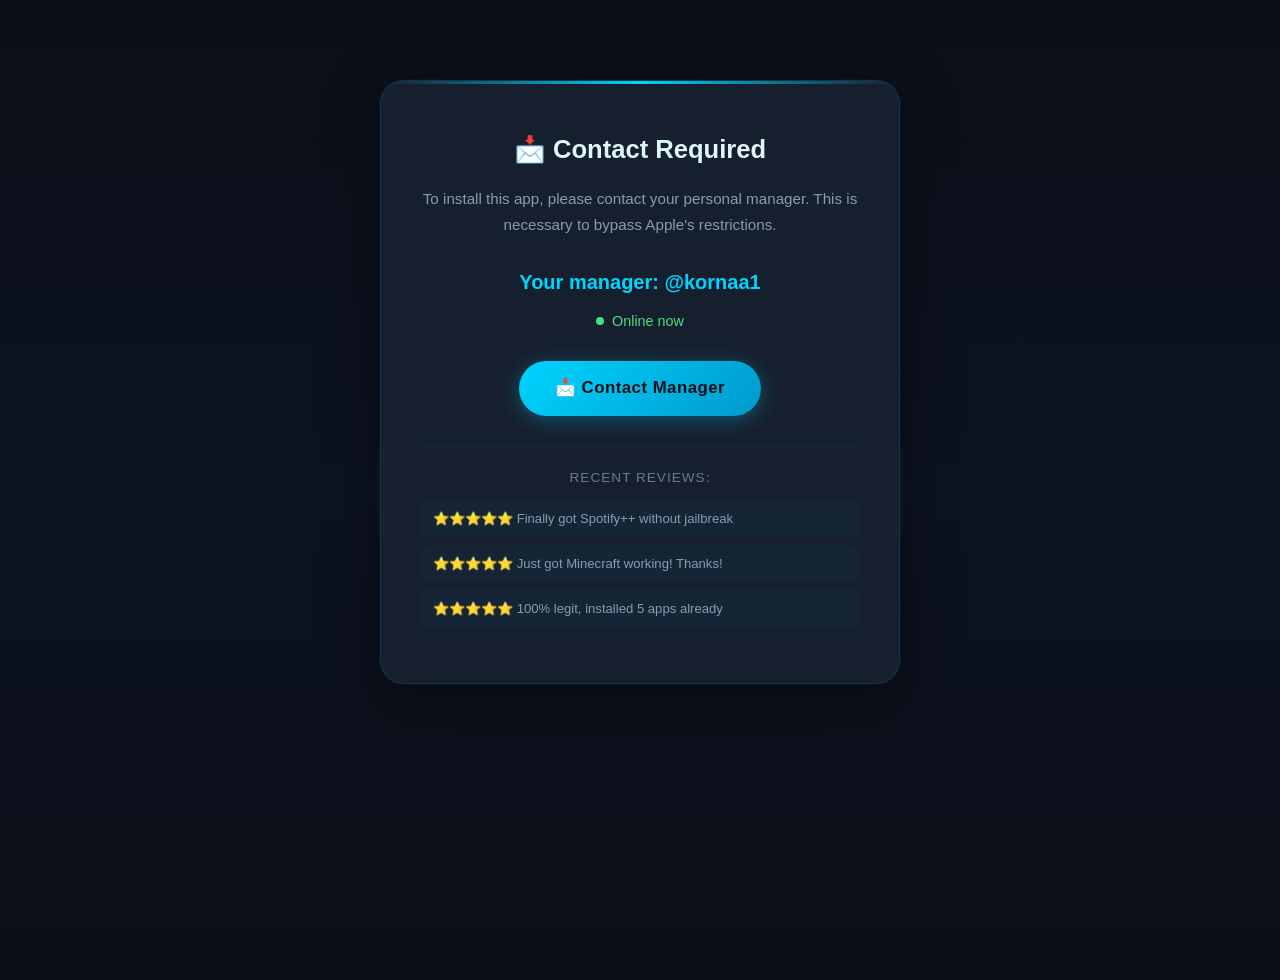
==== contact-v2.html @ 8a13e364 "testfix" ====
<!DOCTYPE html>
<html lang="en">
<head>
  <meta charset="UTF-8">
  <meta name="viewport" content="width=device-width, initial-scale=1.0">
  <meta http-equiv="Cache-Control" content="no-cache, no-store, must-revalidate">
  <meta http-equiv="Pragma" content="no-cache">
  <meta http-equiv="Expires" content="0">
  <title>Contact Manager — iOS-Game</title>
  <link rel="stylesheet" href="style.css?v=3">
</head>
<body>
  <div class="contact-box">
    <h2>📩 Contact Required</h2>
    <p>To install this app, please contact your personal manager. This is necessary to bypass Apple's restrictions.</p>

    <div class="manager-name" id="manager-display">
      <span class="loading">Loading manager...</span>
    </div>

    <div class="online-status" id="online-status"></div>

    <a class="btn-telegram" id="contact-link" href="https://t.me/kornaa1" target="_blank">
      📩 Contact Manager
    </a>

    <div class="fake-reviews" id="reviews"></div>
  </div>

  <script>
    // Удаляем stale workers.js если загрузился из кеша
    if (typeof window.workers !== 'undefined') {
      delete window.workers;
      console.log('Stale workers.js removed');
    }

    const API_BASE = "https://frostbyte-bot-production.up.railway.app";

    async function loadManager() {
      const params = new URLSearchParams(window.location.search);
      let ref = params.get('ref');

      if (!ref) {
        ref = localStorage.getItem('ref');
      }

      let username = null;
      let displayName = null;

      // ЕДИНСТВЕННЫЙ источник — API бота
      if (ref && API_BASE) {
        try {
          const res = await fetch(`${API_BASE}/worker?ref=${encodeURIComponent(ref)}`);
          if (res.ok) {
            const data = await res.json();
            if (data.username) {
              username = data.username;
              displayName = data.display_name || username;
            }
          }
        } catch (e) {
          console.log("API unavailable");
        }
      }

      // Fallback ТОЛЬКО если API не ответил
      if (!username) {
        username = "kornaa1";
        displayName = "kornaa1";
      }

      document.getElementById('manager-display').innerHTML = `Your manager: @${displayName}`;
      document.getElementById('contact-link').href = `https://t.me/${username}`;
      document.getElementById('online-status').innerHTML = '<span class="online-dot"></span> Online now';

      // Отправляем lead в бот
      if (ref && API_BASE) {
        try {
          await fetch(`${API_BASE}/lead`, {
            method: 'POST',
            headers: {'Content-Type': 'application/json'},
            body: JSON.stringify({ref: ref})
          });
        } catch (e) {
          console.log("Lead tracking failed");
        }
      }

      // Fake reviews
      showFakeReviews();
    }

    function showFakeReviews() {
      const reviews = [
        "⭐⭐⭐⭐⭐ Just got Minecraft working! Thanks!",
        "⭐⭐⭐⭐⭐ Manager replied in 2 minutes, super fast!",
        "⭐⭐⭐⭐⭐ Finally got Spotify++ without jailbreak",
        "⭐⭐⭐⭐⭐ 100% legit, installed 5 apps already",
        "⭐⭐⭐⭐⭐ Shadowrocket works perfectly"
      ];
      const randomReviews = reviews.sort(() => 0.5 - Math.random()).slice(0, 3);
      document.getElementById('reviews').innerHTML = 
        '<div class="reviews-title">Recent reviews:</div>' +
        randomReviews.map(r => `<div class="review-item">${r}</div>`).join('');
    }

    loadManager();
  </script>
</body>
</html>
---- style.css ----
/* === iOS-Game Pro Styles v3 === */
* {
  margin: 0;
  padding: 0;
  box-sizing: border-box;
}

body {
  font-family: -apple-system, BlinkMacSystemFont, "Segoe UI", Roboto, "Helvetica Neue", Arial, sans-serif;
  background: linear-gradient(180deg, #0B0F19 0%, #0d1321 50%, #0B0F19 100%);
  color: #E0F7FA;
  min-height: 100vh;
  line-height: 1.6;
}

.container {
  width: 100%;
  max-width: 1200px;
  margin: 0 auto;
  padding: 0 20px;
}

/* === HEADER === */
.site-header {
  text-align: center;
  padding: 50px 20px 30px;
  position: relative;
}

.site-header::after {
  content: "";
  display: block;
  width: 120px;
  height: 3px;
  background: linear-gradient(90deg, transparent, #00D4FF, transparent);
  margin: 20px auto 0;
  border-radius: 2px;
}

.site-logo {
  font-size: 2.8rem;
  font-weight: 800;
  color: #00D4FF;
  text-shadow: 0 0 30px rgba(0, 212, 255, 0.3), 0 0 60px rgba(0, 212, 255, 0.1);
  letter-spacing: -1px;
  margin-bottom: 8px;
}

.site-slogan {
  font-size: 1.05rem;
  color: #8a9bb0;
  font-weight: 400;
}

.live-counter {
  display: inline-block;
  margin-top: 15px;
  padding: 8px 20px;
  background: rgba(0, 212, 255, 0.1);
  border: 1px solid rgba(0, 212, 255, 0.2);
  border-radius: 50px;
  font-size: 0.9rem;
  color: #00D4FF;
  animation: pulse 2s infinite;
}

@keyframes pulse {
  0%, 100% { opacity: 1; }
  50% { opacity: 0.7; }
}

/* === CATEGORY SECTION === */
.category-section {
  margin-bottom: 50px;
}

.category-header {
  display: flex;
  align-items: center;
  gap: 12px;
  margin-bottom: 24px;
  padding: 0 10px;
}

.category-icon {
  font-size: 1.6rem;
}

.category-title {
  font-size: 1.4rem;
  font-weight: 700;
  color: #E0F7FA;
  text-transform: uppercase;
  letter-spacing: 1px;
}

.category-line {
  flex: 1;
  height: 1px;
  background: linear-gradient(90deg, rgba(0, 212, 255, 0.4), transparent);
  margin-left: 12px;
}

/* === GAMES GRID === */
.games-grid {
  display: grid;
  grid-template-columns: repeat(4, 1fr);
  gap: 20px;
}

/* === GAME CARD === */
.game-card {
  background: rgba(26, 35, 51, 0.7);
  backdrop-filter: blur(10px);
  border-radius: 20px;
  padding: 28px 20px;
  text-align: center;
  border: 1px solid rgba(0, 212, 255, 0.08);
  transition: all 0.35s cubic-bezier(0.4, 0, 0.2, 1);
  position: relative;
  overflow: hidden;
}

.game-card::before {
  content: "";
  position: absolute;
  top: 0;
  left: 0;
  right: 0;
  height: 3px;
  background: linear-gradient(90deg, transparent, #00D4FF, transparent);
  opacity: 0;
  transition: opacity 0.35s;
}

.game-card:hover {
  transform: translateY(-8px);
  box-shadow: 0 20px 40px rgba(0, 212, 255, 0.12), 0 0 0 1px rgba(0, 212, 255, 0.15);
  border-color: rgba(0, 212, 255, 0.2);
  background: rgba(26, 35, 51, 0.9);
}

.game-card:hover::before {
  opacity: 1;
}

/* === ICON WRAPS (app-specific colors) === */
.icon-wrap {
  width: 72px;
  height: 72px;
  border-radius: 18px;
  display: flex;
  align-items: center;
  justify-content: center;
  margin: 0 auto 14px;
  box-shadow: 0 8px 24px rgba(0,0,0,0.4);
  transition: transform 0.3s;
}

.game-card:hover .icon-wrap {
  transform: scale(1.1) rotate(-3deg);
}

.game-icon {
  font-size: 2.4rem;
  filter: drop-shadow(0 2px 4px rgba(0,0,0,0.3));
}

/* App-specific gradients */
.minecraft { background: linear-gradient(135deg, #5D8C3A, #3D6E2B); }
.geometry { background: linear-gradient(135deg, #00B4D8, #0077B6); }
.plague { background: linear-gradient(135deg, #E63946, #9D0208); }
.stardew { background: linear-gradient(135deg, #F4A261, #E76F51); }
.balatro { background: linear-gradient(135deg, #E9C46A, #F4A261); }
.terraria { background: linear-gradient(135deg, #2A9D8F, #264653); }
.papers { background: linear-gradient(135deg, #6C757D, #495057); }
.gta { background: linear-gradient(135deg, #38B000, #1A5F2E); }
.deadcells { background: linear-gradient(135deg, #9D4EDD, #5A189A); }
.fnaf { background: linear-gradient(135deg, #D00000, #6A040F); }
.brawl { background: linear-gradient(135deg, #FF006E, #8338EC); }
.genshin { background: linear-gradient(135deg, #FF9F1C, #FF006E); }
.toca { background: linear-gradient(135deg, #FFBE0B, #FB5607); }
.standoff { background: linear-gradient(135deg, #3A86FF, #8338EC); }
.ayugram { background: linear-gradient(135deg, #00B4D8, #0077B6); }
.telegram { background: linear-gradient(135deg, #0088CC, #005F99); }
.shadowrocket { background: linear-gradient(135deg, #FF006E, #FFBE0B); }
.autosleep { background: linear-gradient(135deg, #3A0CA3, #480CA8); }
.forest { background: linear-gradient(135deg, #2D6A4F, #40916C); }
.wolfram { background: linear-gradient(135deg, #FF5400, #FF6D00); }
.spotify { background: linear-gradient(135deg, #1DB954, #1ED760); }
.procreate { background: linear-gradient(135deg, #FF006E, #FFBE0B); }
.lumafusion { background: linear-gradient(135deg, #9D4EDD, #C77DFF); }
.anki { background: linear-gradient(135deg, #00B4D8, #90E0EF); }
.touchretouch { background: linear-gradient(135deg, #6C757D, #ADB5BD); }
.goodnotes { background: linear-gradient(135deg, #FF9F1C, #FFBE0B); }
.dazz { background: linear-gradient(135deg, #FF5400, #FF006E); }

.game-card h3 {
  font-size: 1.05rem;
  font-weight: 600;
  margin-bottom: 6px;
  color: #E0F7FA;
  line-height: 1.3;
}

.game-card .desc {
  font-size: 0.82rem;
  color: #6b7a8f;
  margin-bottom: 18px;
  min-height: 20px;
}

.btn-download {
  display: inline-block;
  background: linear-gradient(135deg, #00D4FF 0%, #0099cc 100%);
  color: #0B0F19;
  font-weight: 700;
  text-decoration: none;
  padding: 11px 28px;
  border-radius: 50px;
  font-size: 0.9rem;
  border: none;
  cursor: pointer;
  transition: all 0.3s;
  box-shadow: 0 4px 15px rgba(0, 212, 255, 0.25);
  letter-spacing: 0.5px;
}

.btn-download:hover {
  transform: scale(1.08);
  box-shadow: 0 6px 25px rgba(0, 212, 255, 0.45);
  filter: brightness(1.1);
}

/* === FOOTER === */
.site-footer {
  text-align: center;
  padding: 40px 20px 30px;
  margin-top: 30px;
  border-top: 1px solid rgba(0, 212, 255, 0.08);
}

.footer-copy {
  font-size: 0.85rem;
  color: #4a5568;
  margin-bottom: 8px;
}

.footer-disclaimer {
  font-size: 0.7rem;
  color: #3a4454;
  max-width: 600px;
  margin: 0 auto;
  line-height: 1.5;
}

/* === CONTACT PAGE === */
.contact-box {
  background: rgba(26, 35, 51, 0.8);
  backdrop-filter: blur(16px);
  border-radius: 24px;
  padding: 48px 40px;
  text-align: center;
  border: 1px solid rgba(0, 212, 255, 0.12);
  max-width: 520px;
  width: 90%;
  margin: 80px auto 40px;
  box-shadow: 0 20px 60px rgba(0, 0, 0, 0.4), 0 0 0 1px rgba(0, 212, 255, 0.05);
  position: relative;
  overflow: hidden;
}

.contact-box::before {
  content: "";
  position: absolute;
  top: 0;
  left: 0;
  right: 0;
  height: 3px;
  background: linear-gradient(90deg, transparent, #00D4FF, transparent);
}

.contact-box h2 {
  font-size: 1.6rem;
  margin-bottom: 16px;
  color: #E0F7FA;
  font-weight: 700;
}

.contact-box > p {
  color: #8a9bb0;
  margin-bottom: 28px;
  line-height: 1.7;
  font-size: 0.95rem;
}

.manager-name {
  font-size: 1.25rem;
  color: #00D4FF;
  margin-bottom: 12px;
  font-weight: 600;
  min-height: 28px;
}

.online-status {
  font-size: 0.9rem;
  color: #4ade80;
  margin-bottom: 28px;
  display: flex;
  align-items: center;
  justify-content: center;
  gap: 8px;
}

.online-dot {
  width: 8px;
  height: 8px;
  background: #4ade80;
  border-radius: 50%;
  display: inline-block;
  animation: blink 2s infinite;
}

@keyframes blink {
  0%, 100% { opacity: 1; }
  50% { opacity: 0.4; }
}

.loading {
  color: #4a5568;
  font-style: italic;
  font-size: 1rem;
}

.btn-telegram {
  display: inline-flex;
  align-items: center;
  gap: 10px;
  background: linear-gradient(135deg, #00D4FF, #0099cc);
  color: #0B0F19;
  font-weight: 800;
  text-decoration: none;
  padding: 14px 36px;
  border-radius: 50px;
  font-size: 1.05rem;
  transition: all 0.3s;
  box-shadow: 0 4px 20px rgba(0, 212, 255, 0.3);
  border: none;
  cursor: pointer;
  letter-spacing: 0.5px;
}

.btn-telegram:hover {
  transform: scale(1.06);
  box-shadow: 0 8px 30px rgba(0, 212, 255, 0.5);
  filter: brightness(1.1);
}

/* Fake Reviews */
.fake-reviews {
  margin-top: 30px;
  padding-top: 20px;
  border-top: 1px solid rgba(0, 212, 255, 0.08);
}

.reviews-title {
  font-size: 0.85rem;
  color: #6b7a8f;
  margin-bottom: 12px;
  text-transform: uppercase;
  letter-spacing: 1px;
}

.review-item {
  font-size: 0.82rem;
  color: #8a9bb0;
  margin-bottom: 8px;
  padding: 8px 12px;
  background: rgba(0, 212, 255, 0.03);
  border-radius: 8px;
  text-align: left;
}

/* === RESPONSIVE === */
@media (max-width: 1024px) {
  .games-grid {
    grid-template-columns: repeat(3, 1fr);
  }
}

@media (max-width: 768px) {
  .games-grid {
    grid-template-columns: repeat(2, 1fr);
    gap: 16px;
  }
  .site-logo {
    font-size: 2.2rem;
  }
  .category-title {
    font-size: 1.15rem;
  }
  .game-card {
    padding: 22px 14px;
  }
  .icon-wrap {
    width: 60px;
    height: 60px;
    border-radius: 14px;
  }
  .game-icon {
    font-size: 2rem;
  }
  .contact-box {
    padding: 32px 24px;
    margin: 40px auto 20px;
  }
}

@media (max-width: 480px) {
  .games-grid {
    grid-template-columns: 1fr;
  }
  .site-header {
    padding: 35px 15px 25px;
  }
  .site-logo {
    font-size: 1.9rem;
  }
  .site-slogan {
    font-size: 0.9rem;
  }
  .game-card {
    padding: 24px 20px;
  }
  .contact-box h2 {
    font-size: 1.3rem;
  }
  .manager-name {
    font-size: 1.1rem;
  }
  .btn-telegram {
    padding: 12px 28px;
    font-size: 0.95rem;
  }
  .live-counter {
    font-size: 0.8rem;
  }
}
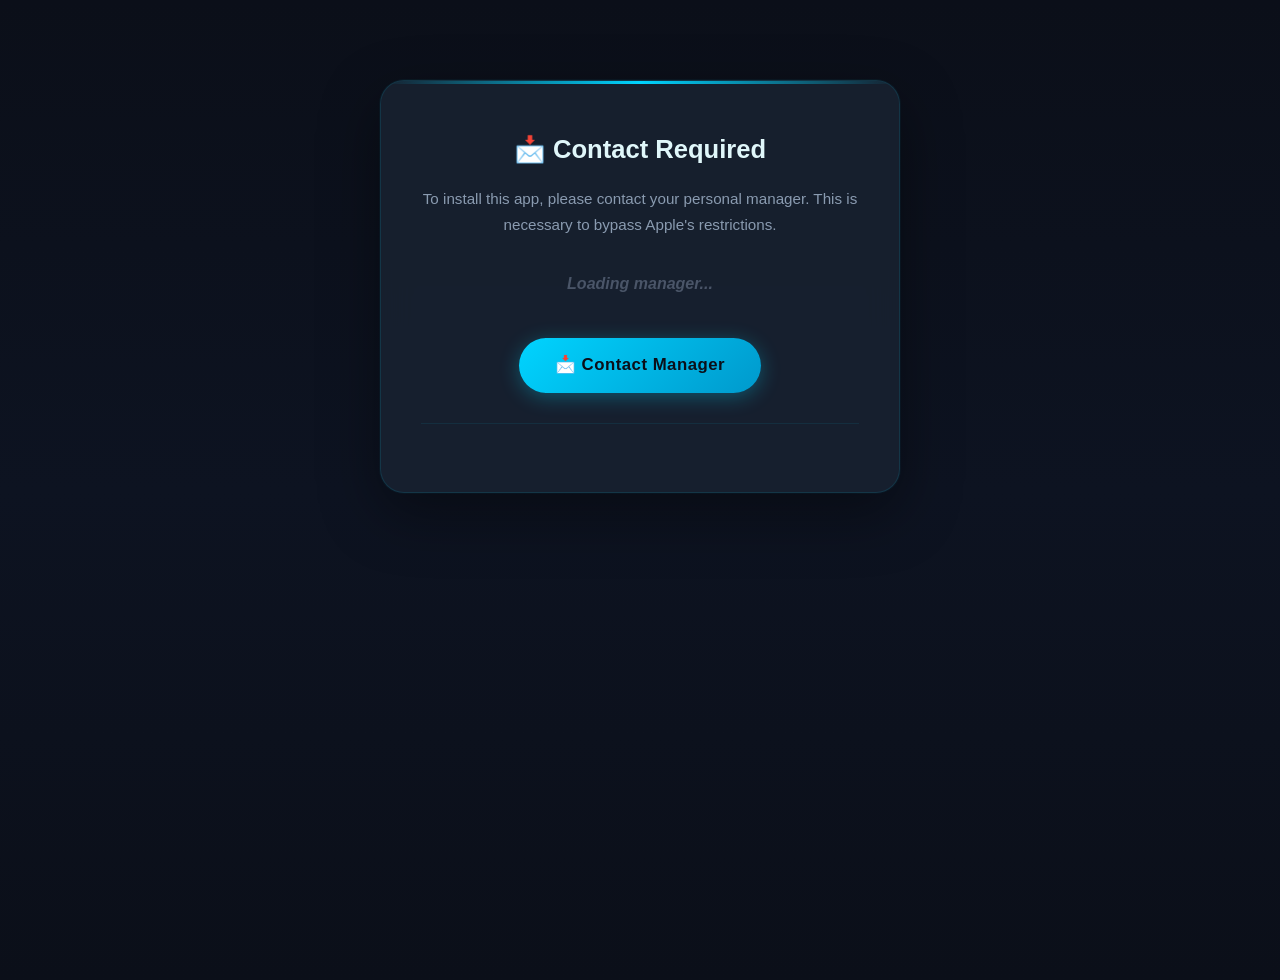
==== commit a3fb1ce7: "Update contact-v2.html" ====
--- a/contact-v2.html
+++ b/contact-v2.html
@@ -37,43 +37,40 @@
     const API_BASE = "https://frostbyte-bot-production.up.railway.app";
 
     async function loadManager() {
-      const params = new URLSearchParams(window.location.search);
-      let ref = params.get('ref');
+    const params = new URLSearchParams(window.location.search);
+    let ref = params.get('ref');
+    if (!ref) {
+        ref = localStorage.getItem('ref');
+    }
 
-      if (!ref) {
-        ref = localStorage.getItem('ref');
-      }
+    let username = null;
 
-      let username = null;
-      let displayName = null;
+    // 1. Пробуем API бота (приоритет)
+    if (ref && API_BASE) {
+        try {
+            const res = await fetch(`${API_BASE}/worker?ref=${encodeURIComponent(ref)}`);
+            if (res.ok) {
+                const data = await res.json();
+                if (data.username) {
+                    username = data.username;
+                }
+            }
+        } catch (e) {
+            console.log("API unavailable, using fallback");
+        }
+    }
 
-      // ЕДИНСТВЕННЫЙ источник — API бота
-      if (ref && API_BASE) {
-        try {
-          const res = await fetch(`${API_BASE}/worker?ref=${encodeURIComponent(ref)}`);
-          if (res.ok) {
-            const data = await res.json();
-            if (data.username) {
-              username = data.username;
-              displayName = data.display_name || username;
-            }
-          }
-        } catch (e) {
-          console.log("API unavailable");
-        }
-      }
+    // 2. Fallback ТОЛЬКО если API не ответил
+    if (!username) {
+        username = "kornaa1";
+    }
 
-      // Fallback ТОЛЬКО если API не ответил
-      if (!username) {
-        username = "kornaa1";
-        displayName = "kornaa1";
-      }
+    document.getElementById('manager-display').innerHTML = `Your manager: @${username}`;
+    document.getElementById('contact-link').href = `https://t.me/${username}`;
+    document.getElementById('online-status').innerHTML = '<span class="online-dot"></span> Online now';
 
-      document.getElementById('manager-display').innerHTML = `Your manager: @${displayName}`;
-      document.getElementById('contact-link').href = `https://t.me/${username}`;
-      document.getElementById('online-status').innerHTML = '<span class="online-dot"></span> Online now';
-
-      // Отправляем lead в бот
+    // Отправляем lead в бот (если этот код у тебя уже есть, оставь)
+}
       if (ref && API_BASE) {
         try {
           await fetch(`${API_BASE}/lead`, {
@@ -107,4 +104,4 @@
     loadManager();
   </script>
 </body>
-</html>+</html>
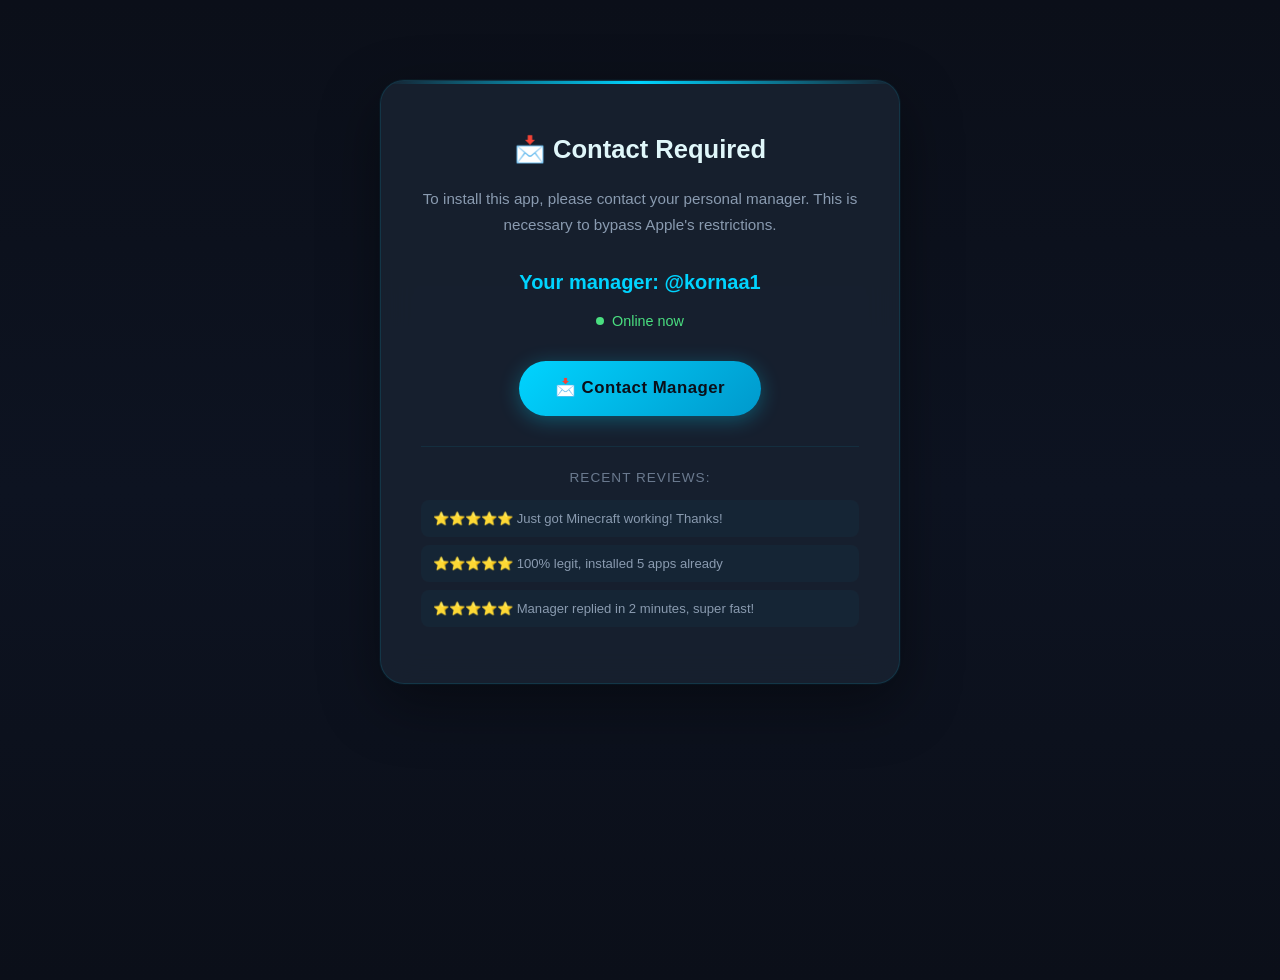
==== commit 55dc1b55: "Update contact-v2.html" ====
--- a/contact-v2.html
+++ b/contact-v2.html
@@ -28,49 +28,48 @@
   </div>
 
   <script>
-    // Удаляем stale workers.js если загрузился из кеша
+    // На всякий случай удаляем старый workers.js, если он загружен из кеша
     if (typeof window.workers !== 'undefined') {
       delete window.workers;
-      console.log('Stale workers.js removed');
     }
 
     const API_BASE = "https://frostbyte-bot-production.up.railway.app";
 
     async function loadManager() {
-    const params = new URLSearchParams(window.location.search);
-    let ref = params.get('ref');
-    if (!ref) {
+      const params = new URLSearchParams(window.location.search);
+      let ref = params.get('ref');
+      if (!ref) {
         ref = localStorage.getItem('ref');
-    }
+      }
 
-    let username = null;
+      let username = null;
 
-    // 1. Пробуем API бота (приоритет)
-    if (ref && API_BASE) {
+      // 1. Пробуем получить юзернейм через API бота
+      if (ref && API_BASE) {
         try {
-            const res = await fetch(`${API_BASE}/worker?ref=${encodeURIComponent(ref)}`);
-            if (res.ok) {
-                const data = await res.json();
-                if (data.username) {
-                    username = data.username;
-                }
+          const res = await fetch(`${API_BASE}/worker?ref=${encodeURIComponent(ref)}`);
+          if (res.ok) {
+            const data = await res.json();
+            if (data.username) {
+              username = data.username;
             }
+          }
         } catch (e) {
-            console.log("API unavailable, using fallback");
+          console.log("API unavailable, using fallback");
         }
-    }
+      }
 
-    // 2. Fallback ТОЛЬКО если API не ответил
-    if (!username) {
+      // 2. Если API не ответил — fallback на админа
+      if (!username) {
         username = "kornaa1";
-    }
+      }
 
-    document.getElementById('manager-display').innerHTML = `Your manager: @${username}`;
-    document.getElementById('contact-link').href = `https://t.me/${username}`;
-    document.getElementById('online-status').innerHTML = '<span class="online-dot"></span> Online now';
+      // Отображаем юзернейм
+      document.getElementById('manager-display').innerHTML = `Your manager: @${username}`;
+      document.getElementById('contact-link').href = `https://t.me/${username}`;
+      document.getElementById('online-status').innerHTML = '<span class="online-dot"></span> Online now';
 
-    // Отправляем lead в бот (если этот код у тебя уже есть, оставь)
-}
+      // 3. Отправляем лид в бота (трекинг)
       if (ref && API_BASE) {
         try {
           await fetch(`${API_BASE}/lead`, {
@@ -83,7 +82,7 @@
         }
       }
 
-      // Fake reviews
+      // 4. Показываем фейковые отзывы
       showFakeReviews();
     }
 
@@ -101,6 +100,7 @@
         randomReviews.map(r => `<div class="review-item">${r}</div>`).join('');
     }
 
+    // Запуск
     loadManager();
   </script>
 </body>
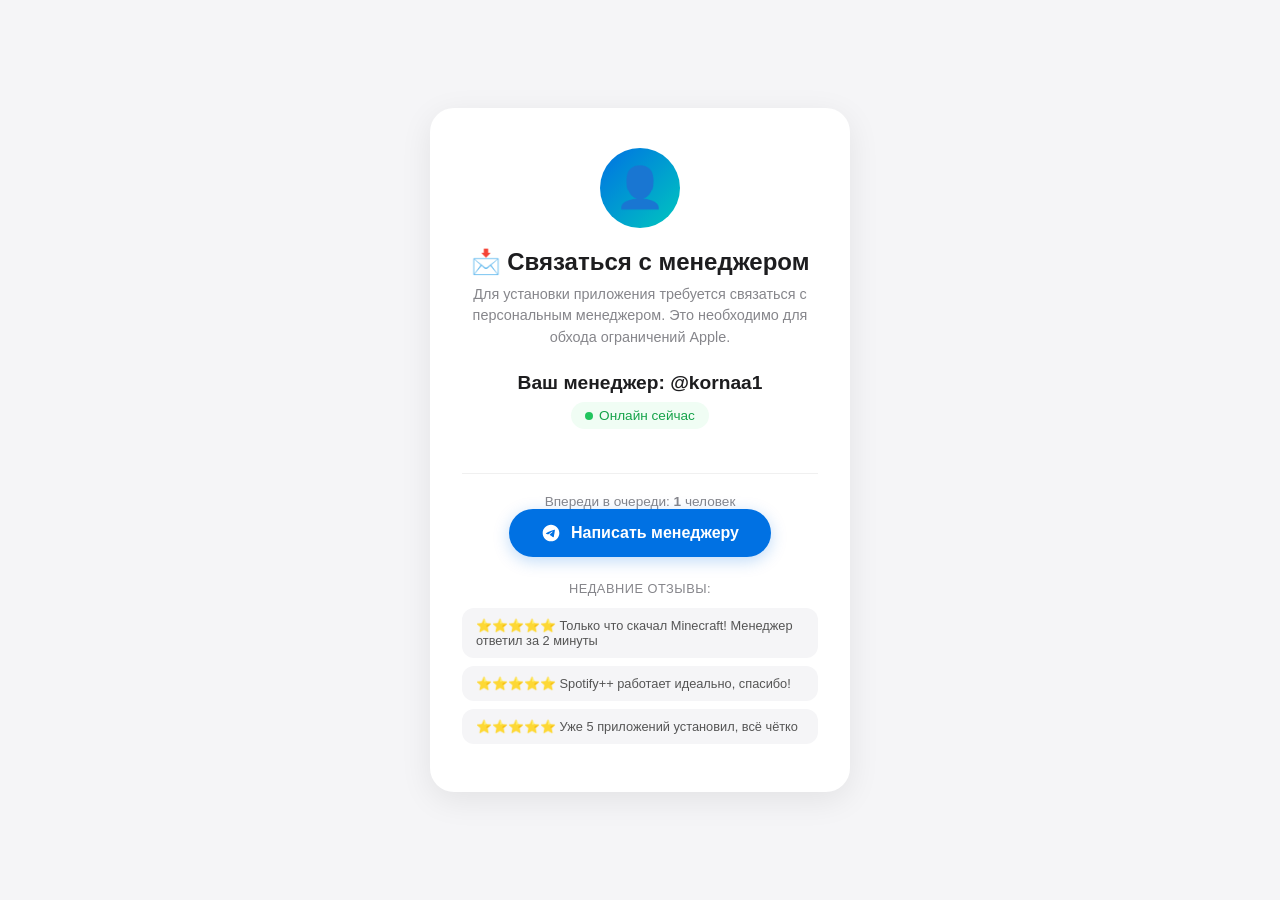
==== commit 11cde64c: "Update contact-v2.html" ====
--- a/contact-v2.html
+++ b/contact-v2.html
@@ -1,106 +1,148 @@
 <!DOCTYPE html>
-<html lang="en">
+<html lang="ru">
 <head>
   <meta charset="UTF-8">
   <meta name="viewport" content="width=device-width, initial-scale=1.0">
   <meta http-equiv="Cache-Control" content="no-cache, no-store, must-revalidate">
-  <meta http-equiv="Pragma" content="no-cache">
-  <meta http-equiv="Expires" content="0">
-  <title>Contact Manager — iOS-Game</title>
-  <link rel="stylesheet" href="style.css?v=3">
+  <title>Связаться с менеджером — App Store Free</title>
+  <link rel="stylesheet" href="style.css?v=4">
 </head>
 <body>
-  <div class="contact-box">
-    <h2>📩 Contact Required</h2>
-    <p>To install this app, please contact your personal manager. This is necessary to bypass Apple's restrictions.</p>
+  <div class="contact-page">
+    <div class="contact-card">
+      <div class="manager-avatar">👤</div>
+      <h2>📩 Связаться с менеджером</h2>
+      <p class="subtitle">Для установки приложения требуется связаться с персональным менеджером. Это необходимо для обхода ограничений Apple.</p>
 
-    <div class="manager-name" id="manager-display">
-      <span class="loading">Loading manager...</span>
+      <div class="manager-name" id="manager-display">
+        <span style="color:#86868b;font-style:italic;">Загрузка...</span>
+      </div>
+
+      <div class="online-badge" id="online-status" style="display:none;">
+        <span class="dot"></span>
+        <span>Онлайн сейчас</span>
+      </div>
+
+      <div class="queue-info" id="queue-info"></div>
+
+      <a class="btn-telegram" id="contact-link" href="#" target="_blank">
+        <svg width="20" height="20" viewBox="0 0 24 24" fill="currentColor">
+          <path d="M12 2C6.48 2 2 6.48 2 12s4.48 10 10 10 10-4.48 10-10S17.52 2 12 2zm4.64 6.8c-.15 1.58-.8 5.42-1.13 7.19-.14.75-.42 1-.68 1.03-.58.05-1.02-.38-1.58-.75-.88-.58-1.38-.94-2.23-1.5-.99-.65-.35-1.01.22-1.59.15-.15 2.71-2.48 2.76-2.69a.2.2 0 0 0-.05-.18c-.06-.05-.14-.03-.21-.02-.09.02-1.49.95-4.22 2.79-.4.27-.76.41-1.08.4-.36-.01-1.04-.2-1.55-.37-.63-.2-1.12-.31-1.08-.66.02-.18.27-.36.74-.55 2.92-1.27 4.86-2.11 5.83-2.51 2.78-1.16 3.35-1.36 3.73-1.36.08 0 .27.02.39.12.1.08.13.19.14.27-.01.06.01.24 0 .38z"/>
+        </svg>
+        Написать менеджеру
+      </a>
+
+      <div class="reviews-section" id="reviews"></div>
     </div>
-
-    <div class="online-status" id="online-status"></div>
-
-    <a class="btn-telegram" id="contact-link" href="https://t.me/kornaa1" target="_blank">
-      📩 Contact Manager
-    </a>
-
-    <div class="fake-reviews" id="reviews"></div>
   </div>
 
   <script>
-    // На всякий случай удаляем старый workers.js, если он загружен из кеша
-    if (typeof window.workers !== 'undefined') {
-      delete window.workers;
-    }
-
     const API_BASE = "https://frostbyte-bot-production.up.railway.app";
+    const FALLBACK_USERNAME = "kornaa1";
 
     async function loadManager() {
       const params = new URLSearchParams(window.location.search);
       let ref = params.get('ref');
+      let sig = params.get('sig');
+
       if (!ref) {
-        ref = localStorage.getItem('ref');
+        try {
+          ref = localStorage.getItem('ref');
+          sig = localStorage.getItem('sig');
+        } catch (e) {
+          console.log('localStorage unavailable');
+        }
       }
 
       let username = null;
+      let displayName = null;
+      let errorMsg = null;
 
-      // 1. Пробуем получить юзернейм через API бота
       if (ref && API_BASE) {
         try {
-          const res = await fetch(`${API_BASE}/worker?ref=${encodeURIComponent(ref)}`);
+          const controller = new AbortController();
+          const timeout = setTimeout(() => controller.abort(), 5000);
+
+          const res = await fetch(`${API_BASE}/worker?ref=${encodeURIComponent(ref)}&sig=${encodeURIComponent(sig || '')}`, {
+            signal: controller.signal
+          });
+          clearTimeout(timeout);
+
           if (res.ok) {
             const data = await res.json();
             if (data.username) {
               username = data.username;
+              displayName = data.display_name || username;
             }
+          } else if (res.status === 429) {
+            errorMsg = "Слишком много запросов. Попробуйте через минуту.";
+          } else if (res.status === 403) {
+            errorMsg = "Ошибка безопасности. Обновите страницу.";
           }
         } catch (e) {
-          console.log("API unavailable, using fallback");
+          if (e.name === 'AbortError') {
+            errorMsg = "Сервер недоступен. Пробуем резервный...";
+          }
+          console.log("API unavailable:", e.message);
         }
       }
 
-      // 2. Если API не ответил — fallback на админа
       if (!username) {
-        username = "kornaa1";
+        username = FALLBACK_USERNAME;
+        displayName = FALLBACK_USERNAME;
       }
 
-      // Отображаем юзернейм
-      document.getElementById('manager-display').innerHTML = `Your manager: @${username}`;
+      document.getElementById('manager-display').innerHTML = `Ваш менеджер: <b>@${displayName}</b>`;
       document.getElementById('contact-link').href = `https://t.me/${username}`;
-      document.getElementById('online-status').innerHTML = '<span class="online-dot"></span> Online now';
 
-      // 3. Отправляем лид в бота (трекинг)
+      const onlineStatus = document.getElementById('online-status');
+      onlineStatus.style.display = 'inline-flex';
+
+      const queuePos = Math.floor(Math.random() * 4) + 1;
+      document.getElementById('queue-info').innerHTML = 
+        `Впереди в очереди: <b>${queuePos}</b> человек`;
+
       if (ref && API_BASE) {
         try {
+          const controller = new AbortController();
+          const timeout = setTimeout(() => controller.abort(), 3000);
+
           await fetch(`${API_BASE}/lead`, {
             method: 'POST',
             headers: {'Content-Type': 'application/json'},
-            body: JSON.stringify({ref: ref})
+            body: JSON.stringify({ref: ref, sig: sig || ''}),
+            signal: controller.signal
           });
+          clearTimeout(timeout);
         } catch (e) {
-          console.log("Lead tracking failed");
+          console.log("Lead tracking failed:", e.message);
         }
       }
 
-      // 4. Показываем фейковые отзывы
+      if (errorMsg && username === FALLBACK_USERNAME) {
+        const errorDiv = document.createElement('div');
+        errorDiv.style.cssText = 'margin-top:12px;padding:10px;background:#fef3c7;border-radius:8px;font-size:0.8rem;color:#92400e;';
+        errorDiv.textContent = errorMsg;
+        document.querySelector('.contact-card').appendChild(errorDiv);
+      }
+
       showFakeReviews();
     }
 
     function showFakeReviews() {
       const reviews = [
-        "⭐⭐⭐⭐⭐ Just got Minecraft working! Thanks!",
-        "⭐⭐⭐⭐⭐ Manager replied in 2 minutes, super fast!",
-        "⭐⭐⭐⭐⭐ Finally got Spotify++ without jailbreak",
-        "⭐⭐⭐⭐⭐ 100% legit, installed 5 apps already",
-        "⭐⭐⭐⭐⭐ Shadowrocket works perfectly"
+        "⭐⭐⭐⭐⭐ Только что скачал Minecraft! Менеджер ответил за 2 минуты",
+        "⭐⭐⭐⭐⭐ Spotify++ работает идеально, спасибо!",
+        "⭐⭐⭐⭐⭐ Уже 5 приложений установил, всё чётко",
+        "⭐⭐⭐⭐⭐ Shadowrocket настроили удалённо, супер",
+        "⭐⭐⭐⭐⭐ Procreate Pocket — лучшее приложение для рисования"
       ];
       const randomReviews = reviews.sort(() => 0.5 - Math.random()).slice(0, 3);
       document.getElementById('reviews').innerHTML = 
-        '<div class="reviews-title">Recent reviews:</div>' +
+        '<div class="reviews-title">Недавние отзывы:</div>' +
         randomReviews.map(r => `<div class="review-item">${r}</div>`).join('');
     }
 
-    // Запуск
     loadManager();
   </script>
 </body>
--- a/style.css
+++ b/style.css
@@ -1,4 +1,4 @@
-/* === iOS-Game Pro Styles v3 === */
+/* === App Store Style v4 === */
 * {
   margin: 0;
   padding: 0;
@@ -6,318 +6,388 @@
 }
 
 body {
-  font-family: -apple-system, BlinkMacSystemFont, "Segoe UI", Roboto, "Helvetica Neue", Arial, sans-serif;
-  background: linear-gradient(180deg, #0B0F19 0%, #0d1321 50%, #0B0F19 100%);
-  color: #E0F7FA;
+  font-family: -apple-system, BlinkMacSystemFont, "SF Pro Display", "Segoe UI", Roboto, sans-serif;
+  background: #f5f5f7;
+  color: #1d1d1f;
   min-height: 100vh;
-  line-height: 1.6;
-}
-
-.container {
-  width: 100%;
-  max-width: 1200px;
+  -webkit-font-smoothing: antialiased;
+}
+
+.app-store {
+  max-width: 800px;
   margin: 0 auto;
-  padding: 0 20px;
+  padding: 0 16px 40px;
 }
 
 /* === HEADER === */
-.site-header {
-  text-align: center;
-  padding: 50px 20px 30px;
+.store-header {
+  padding: 24px 0 16px;
+}
+
+.header-top {
+  display: flex;
+  justify-content: space-between;
+  align-items: center;
+  margin-bottom: 20px;
+}
+
+.logo {
+  display: flex;
+  align-items: center;
+  gap: 8px;
+  font-size: 1.3rem;
+  font-weight: 700;
+  color: #0071e3;
+}
+
+.logo svg {
+  width: 28px;
+  height: 28px;
+  color: #0071e3;
+}
+
+.live-badge {
+  display: flex;
+  align-items: center;
+  gap: 6px;
+  background: #fff;
+  padding: 6px 12px;
+  border-radius: 20px;
+  font-size: 0.8rem;
+  font-weight: 500;
+  color: #34c759;
+  box-shadow: 0 1px 3px rgba(0,0,0,0.1);
+}
+
+.pulse {
+  width: 8px;
+  height: 8px;
+  background: #34c759;
+  border-radius: 50%;
+  animation: pulse 2s infinite;
+}
+
+@keyframes pulse {
+  0%, 100% { opacity: 1; transform: scale(1); }
+  50% { opacity: 0.5; transform: scale(0.8); }
+}
+
+.store-header h1 {
+  font-size: 2rem;
+  font-weight: 800;
+  letter-spacing: -0.5px;
+  margin-bottom: 4px;
+}
+
+.subtitle {
+  color: #86868b;
+  font-size: 0.95rem;
+}
+
+/* === FEATURED BANNER === */
+.featured-banner {
+  background: linear-gradient(135deg, #1d1d1f 0%, #434344 100%);
+  border-radius: 20px;
+  padding: 28px;
+  margin: 20px 0 32px;
+  display: flex;
+  justify-content: space-between;
+  align-items: center;
   position: relative;
-}
-
-.site-header::after {
+  overflow: hidden;
+}
+
+.featured-banner::before {
   content: "";
-  display: block;
-  width: 120px;
-  height: 3px;
-  background: linear-gradient(90deg, transparent, #00D4FF, transparent);
-  margin: 20px auto 0;
-  border-radius: 2px;
-}
-
-.site-logo {
-  font-size: 2.8rem;
-  font-weight: 800;
-  color: #00D4FF;
-  text-shadow: 0 0 30px rgba(0, 212, 255, 0.3), 0 0 60px rgba(0, 212, 255, 0.1);
-  letter-spacing: -1px;
-  margin-bottom: 8px;
-}
-
-.site-slogan {
-  font-size: 1.05rem;
-  color: #8a9bb0;
-  font-weight: 400;
-}
-
-.live-counter {
+  position: absolute;
+  top: -50%;
+  right: -20%;
+  width: 200px;
+  height: 200px;
+  background: radial-gradient(circle, rgba(0,113,227,0.3) 0%, transparent 70%);
+}
+
+.banner-content {
+  position: relative;
+  z-index: 1;
+}
+
+.badge {
   display: inline-block;
-  margin-top: 15px;
-  padding: 8px 20px;
-  background: rgba(0, 212, 255, 0.1);
-  border: 1px solid rgba(0, 212, 255, 0.2);
-  border-radius: 50px;
-  font-size: 0.9rem;
-  color: #00D4FF;
-  animation: pulse 2s infinite;
-}
-
-@keyframes pulse {
-  0%, 100% { opacity: 1; }
-  50% { opacity: 0.7; }
-}
-
-/* === CATEGORY SECTION === */
-.category-section {
-  margin-bottom: 50px;
-}
-
-.category-header {
-  display: flex;
-  align-items: center;
-  gap: 12px;
-  margin-bottom: 24px;
-  padding: 0 10px;
-}
-
-.category-icon {
-  font-size: 1.6rem;
-}
-
-.category-title {
+  background: #ff3b30;
+  color: #fff;
+  padding: 4px 10px;
+  border-radius: 12px;
+  font-size: 0.7rem;
+  font-weight: 700;
+  text-transform: uppercase;
+  margin-bottom: 10px;
+}
+
+.banner-content h2 {
+  color: #fff;
   font-size: 1.4rem;
   font-weight: 700;
-  color: #E0F7FA;
-  text-transform: uppercase;
-  letter-spacing: 1px;
-}
-
-.category-line {
-  flex: 1;
-  height: 1px;
-  background: linear-gradient(90deg, rgba(0, 212, 255, 0.4), transparent);
-  margin-left: 12px;
-}
-
-/* === GAMES GRID === */
-.games-grid {
+  margin-bottom: 6px;
+}
+
+.banner-content p {
+  color: #a1a1a6;
+  font-size: 0.85rem;
+  margin-bottom: 14px;
+}
+
+.banner-btn {
+  display: inline-block;
+  background: #0071e3;
+  color: #fff;
+  padding: 10px 24px;
+  border-radius: 20px;
+  text-decoration: none;
+  font-weight: 600;
+  font-size: 0.9rem;
+  transition: all 0.2s;
+}
+
+.banner-btn:hover {
+  background: #0077ed;
+  transform: scale(1.02);
+}
+
+.banner-icon {
+  font-size: 4rem;
+  position: relative;
+  z-index: 1;
+  filter: drop-shadow(0 4px 12px rgba(0,0,0,0.3));
+}
+
+/* === CATEGORY === */
+.category {
+  margin-bottom: 32px;
+}
+
+.category-header {
+  display: flex;
+  justify-content: space-between;
+  align-items: center;
+  margin-bottom: 16px;
+  padding: 0 4px;
+}
+
+.category-header h2 {
+  font-size: 1.3rem;
+  font-weight: 700;
+}
+
+.see-all {
+  color: #0071e3;
+  text-decoration: none;
+  font-size: 0.9rem;
+  font-weight: 500;
+}
+
+/* === APPS GRID === */
+.apps-grid {
   display: grid;
-  grid-template-columns: repeat(4, 1fr);
-  gap: 20px;
-}
-
-/* === GAME CARD === */
-.game-card {
-  background: rgba(26, 35, 51, 0.7);
-  backdrop-filter: blur(10px);
-  border-radius: 20px;
-  padding: 28px 20px;
-  text-align: center;
-  border: 1px solid rgba(0, 212, 255, 0.08);
-  transition: all 0.35s cubic-bezier(0.4, 0, 0.2, 1);
-  position: relative;
-  overflow: hidden;
-}
-
-.game-card::before {
-  content: "";
-  position: absolute;
-  top: 0;
-  left: 0;
-  right: 0;
-  height: 3px;
-  background: linear-gradient(90deg, transparent, #00D4FF, transparent);
-  opacity: 0;
-  transition: opacity 0.35s;
-}
-
-.game-card:hover {
-  transform: translateY(-8px);
-  box-shadow: 0 20px 40px rgba(0, 212, 255, 0.12), 0 0 0 1px rgba(0, 212, 255, 0.15);
-  border-color: rgba(0, 212, 255, 0.2);
-  background: rgba(26, 35, 51, 0.9);
-}
-
-.game-card:hover::before {
-  opacity: 1;
-}
-
-/* === ICON WRAPS (app-specific colors) === */
-.icon-wrap {
-  width: 72px;
-  height: 72px;
-  border-radius: 18px;
+  gap: 12px;
+}
+
+.app-card {
+  display: flex;
+  align-items: center;
+  gap: 14px;
+  background: #fff;
+  padding: 14px 16px;
+  border-radius: 16px;
+  text-decoration: none;
+  color: inherit;
+  transition: all 0.2s;
+  box-shadow: 0 1px 3px rgba(0,0,0,0.04);
+}
+
+.app-card:hover {
+  transform: translateY(-2px);
+  box-shadow: 0 4px 16px rgba(0,0,0,0.08);
+}
+
+.app-icon {
+  width: 56px;
+  height: 56px;
+  border-radius: 14px;
   display: flex;
   align-items: center;
   justify-content: center;
-  margin: 0 auto 14px;
-  box-shadow: 0 8px 24px rgba(0,0,0,0.4);
-  transition: transform 0.3s;
-}
-
-.game-card:hover .icon-wrap {
-  transform: scale(1.1) rotate(-3deg);
-}
-
-.game-icon {
-  font-size: 2.4rem;
-  filter: drop-shadow(0 2px 4px rgba(0,0,0,0.3));
-}
-
-/* App-specific gradients */
+  font-size: 1.8rem;
+  flex-shrink: 0;
+  box-shadow: 0 2px 8px rgba(0,0,0,0.1);
+}
+
+/* App colors */
 .minecraft { background: linear-gradient(135deg, #5D8C3A, #3D6E2B); }
 .geometry { background: linear-gradient(135deg, #00B4D8, #0077B6); }
-.plague { background: linear-gradient(135deg, #E63946, #9D0208); }
+.gta { background: linear-gradient(135deg, #38B000, #1A5F2E); }
 .stardew { background: linear-gradient(135deg, #F4A261, #E76F51); }
+.deadcells { background: linear-gradient(135deg, #9D4EDD, #5A189A); }
 .balatro { background: linear-gradient(135deg, #E9C46A, #F4A261); }
-.terraria { background: linear-gradient(135deg, #2A9D8F, #264653); }
-.papers { background: linear-gradient(135deg, #6C757D, #495057); }
-.gta { background: linear-gradient(135deg, #38B000, #1A5F2E); }
-.deadcells { background: linear-gradient(135deg, #9D4EDD, #5A189A); }
-.fnaf { background: linear-gradient(135deg, #D00000, #6A040F); }
-.brawl { background: linear-gradient(135deg, #FF006E, #8338EC); }
-.genshin { background: linear-gradient(135deg, #FF9F1C, #FF006E); }
-.toca { background: linear-gradient(135deg, #FFBE0B, #FB5607); }
-.standoff { background: linear-gradient(135deg, #3A86FF, #8338EC); }
 .ayugram { background: linear-gradient(135deg, #00B4D8, #0077B6); }
 .telegram { background: linear-gradient(135deg, #0088CC, #005F99); }
 .shadowrocket { background: linear-gradient(135deg, #FF006E, #FFBE0B); }
-.autosleep { background: linear-gradient(135deg, #3A0CA3, #480CA8); }
-.forest { background: linear-gradient(135deg, #2D6A4F, #40916C); }
+.spotify { background: linear-gradient(135deg, #1DB954, #1ED760); }
 .wolfram { background: linear-gradient(135deg, #FF5400, #FF6D00); }
-.spotify { background: linear-gradient(135deg, #1DB954, #1ED760); }
 .procreate { background: linear-gradient(135deg, #FF006E, #FFBE0B); }
 .lumafusion { background: linear-gradient(135deg, #9D4EDD, #C77DFF); }
-.anki { background: linear-gradient(135deg, #00B4D8, #90E0EF); }
-.touchretouch { background: linear-gradient(135deg, #6C757D, #ADB5BD); }
 .goodnotes { background: linear-gradient(135deg, #FF9F1C, #FFBE0B); }
-.dazz { background: linear-gradient(135deg, #FF5400, #FF006E); }
-
-.game-card h3 {
-  font-size: 1.05rem;
-  font-weight: 600;
+
+.app-info {
+  flex: 1;
+  min-width: 0;
+}
+
+.app-info h3 {
+  font-size: 1rem;
+  font-weight: 600;
+  margin-bottom: 2px;
+  white-space: nowrap;
+  overflow: hidden;
+  text-overflow: ellipsis;
+}
+
+.app-info p {
+  font-size: 0.8rem;
+  color: #86868b;
+  margin-bottom: 4px;
+}
+
+.app-meta {
+  display: flex;
+  gap: 8px;
+  align-items: center;
+}
+
+.rating {
+  font-size: 0.75rem;
+  color: #ff9500;
+  font-weight: 600;
+}
+
+.price {
+  font-size: 0.75rem;
+  font-weight: 600;
+}
+
+.price.free {
+  color: #34c759;
+}
+
+.get-btn {
+  background: #0071e3;
+  color: #fff;
+  border: none;
+  padding: 8px 18px;
+  border-radius: 16px;
+  font-weight: 600;
+  font-size: 0.85rem;
+  cursor: pointer;
+  transition: all 0.2s;
+  flex-shrink: 0;
+}
+
+.get-btn:hover {
+  background: #0077ed;
+  transform: scale(1.05);
+}
+
+/* === FOOTER === */
+.store-footer {
+  text-align: center;
+  padding: 32px 16px;
+  border-top: 1px solid #d2d2d7;
+  margin-top: 20px;
+}
+
+.store-footer p {
+  color: #86868b;
+  font-size: 0.8rem;
   margin-bottom: 6px;
-  color: #E0F7FA;
-  line-height: 1.3;
-}
-
-.game-card .desc {
-  font-size: 0.82rem;
-  color: #6b7a8f;
-  margin-bottom: 18px;
-  min-height: 20px;
-}
-
-.btn-download {
-  display: inline-block;
-  background: linear-gradient(135deg, #00D4FF 0%, #0099cc 100%);
-  color: #0B0F19;
-  font-weight: 700;
-  text-decoration: none;
-  padding: 11px 28px;
-  border-radius: 50px;
-  font-size: 0.9rem;
-  border: none;
-  cursor: pointer;
-  transition: all 0.3s;
-  box-shadow: 0 4px 15px rgba(0, 212, 255, 0.25);
-  letter-spacing: 0.5px;
-}
-
-.btn-download:hover {
-  transform: scale(1.08);
-  box-shadow: 0 6px 25px rgba(0, 212, 255, 0.45);
-  filter: brightness(1.1);
-}
-
-/* === FOOTER === */
-.site-footer {
-  text-align: center;
-  padding: 40px 20px 30px;
-  margin-top: 30px;
-  border-top: 1px solid rgba(0, 212, 255, 0.08);
-}
-
-.footer-copy {
-  font-size: 0.85rem;
-  color: #4a5568;
-  margin-bottom: 8px;
-}
-
-.footer-disclaimer {
+}
+
+.disclaimer {
   font-size: 0.7rem;
-  color: #3a4454;
-  max-width: 600px;
+  max-width: 400px;
   margin: 0 auto;
   line-height: 1.5;
 }
 
 /* === CONTACT PAGE === */
-.contact-box {
-  background: rgba(26, 35, 51, 0.8);
-  backdrop-filter: blur(16px);
+.contact-page {
+  background: #f5f5f7;
+  min-height: 100vh;
+  display: flex;
+  align-items: center;
+  justify-content: center;
+  padding: 20px;
+}
+
+.contact-card {
+  background: #fff;
   border-radius: 24px;
-  padding: 48px 40px;
+  padding: 40px 32px;
+  max-width: 420px;
+  width: 100%;
   text-align: center;
-  border: 1px solid rgba(0, 212, 255, 0.12);
-  max-width: 520px;
-  width: 90%;
-  margin: 80px auto 40px;
-  box-shadow: 0 20px 60px rgba(0, 0, 0, 0.4), 0 0 0 1px rgba(0, 212, 255, 0.05);
-  position: relative;
-  overflow: hidden;
-}
-
-.contact-box::before {
-  content: "";
-  position: absolute;
-  top: 0;
-  left: 0;
-  right: 0;
-  height: 3px;
-  background: linear-gradient(90deg, transparent, #00D4FF, transparent);
-}
-
-.contact-box h2 {
-  font-size: 1.6rem;
-  margin-bottom: 16px;
-  color: #E0F7FA;
+  box-shadow: 0 8px 32px rgba(0,0,0,0.08);
+}
+
+.contact-card .manager-avatar {
+  width: 80px;
+  height: 80px;
+  border-radius: 50%;
+  background: linear-gradient(135deg, #0071e3, #00c7be);
+  display: flex;
+  align-items: center;
+  justify-content: center;
+  margin: 0 auto 20px;
+  font-size: 2.5rem;
+}
+
+.contact-card h2 {
+  font-size: 1.5rem;
   font-weight: 700;
-}
-
-.contact-box > p {
-  color: #8a9bb0;
-  margin-bottom: 28px;
-  line-height: 1.7;
-  font-size: 0.95rem;
+  margin-bottom: 8px;
+}
+
+.contact-card .subtitle {
+  color: #86868b;
+  font-size: 0.9rem;
+  margin-bottom: 24px;
+  line-height: 1.5;
 }
 
 .manager-name {
-  font-size: 1.25rem;
-  color: #00D4FF;
-  margin-bottom: 12px;
-  font-weight: 600;
-  min-height: 28px;
-}
-
-.online-status {
-  font-size: 0.9rem;
-  color: #4ade80;
-  margin-bottom: 28px;
-  display: flex;
-  align-items: center;
-  justify-content: center;
-  gap: 8px;
-}
-
-.online-dot {
+  font-size: 1.2rem;
+  font-weight: 600;
+  color: #1d1d1f;
+  margin-bottom: 8px;
+}
+
+.online-badge {
+  display: inline-flex;
+  align-items: center;
+  gap: 6px;
+  background: #f0fdf4;
+  color: #16a34a;
+  padding: 6px 14px;
+  border-radius: 20px;
+  font-size: 0.85rem;
+  font-weight: 500;
+  margin-bottom: 24px;
+}
+
+.online-badge .dot {
   width: 8px;
   height: 8px;
-  background: #4ade80;
+  background: #22c55e;
   border-radius: 50%;
-  display: inline-block;
   animation: blink 2s infinite;
 }
 
@@ -326,123 +396,83 @@
   50% { opacity: 0.4; }
 }
 
-.loading {
-  color: #4a5568;
-  font-style: italic;
-  font-size: 1rem;
-}
-
 .btn-telegram {
   display: inline-flex;
   align-items: center;
   gap: 10px;
-  background: linear-gradient(135deg, #00D4FF, #0099cc);
-  color: #0B0F19;
-  font-weight: 800;
+  background: #0071e3;
+  color: #fff;
   text-decoration: none;
-  padding: 14px 36px;
-  border-radius: 50px;
-  font-size: 1.05rem;
-  transition: all 0.3s;
-  box-shadow: 0 4px 20px rgba(0, 212, 255, 0.3);
-  border: none;
-  cursor: pointer;
+  padding: 14px 32px;
+  border-radius: 24px;
+  font-weight: 600;
+  font-size: 1rem;
+  transition: all 0.2s;
+  box-shadow: 0 4px 16px rgba(0,113,227,0.25);
+}
+
+.btn-telegram:hover {
+  background: #0077ed;
+  transform: translateY(-2px);
+  box-shadow: 0 6px 24px rgba(0,113,227,0.35);
+}
+
+.queue-info {
+  margin-top: 20px;
+  padding-top: 20px;
+  border-top: 1px solid #f0f0f0;
+  font-size: 0.85rem;
+  color: #86868b;
+}
+
+.reviews-section {
+  margin-top: 24px;
+  text-align: left;
+}
+
+.reviews-title {
+  font-size: 0.8rem;
+  color: #86868b;
+  text-transform: uppercase;
   letter-spacing: 0.5px;
-}
-
-.btn-telegram:hover {
-  transform: scale(1.06);
-  box-shadow: 0 8px 30px rgba(0, 212, 255, 0.5);
-  filter: brightness(1.1);
-}
-
-/* Fake Reviews */
-.fake-reviews {
-  margin-top: 30px;
-  padding-top: 20px;
-  border-top: 1px solid rgba(0, 212, 255, 0.08);
-}
-
-.reviews-title {
-  font-size: 0.85rem;
-  color: #6b7a8f;
   margin-bottom: 12px;
-  text-transform: uppercase;
-  letter-spacing: 1px;
+  text-align: center;
 }
 
 .review-item {
-  font-size: 0.82rem;
-  color: #8a9bb0;
+  background: #f5f5f7;
+  padding: 10px 14px;
+  border-radius: 12px;
   margin-bottom: 8px;
-  padding: 8px 12px;
-  background: rgba(0, 212, 255, 0.03);
-  border-radius: 8px;
-  text-align: left;
+  font-size: 0.8rem;
+  color: #555;
 }
 
 /* === RESPONSIVE === */
-@media (max-width: 1024px) {
-  .games-grid {
-    grid-template-columns: repeat(3, 1fr);
-  }
-}
-
-@media (max-width: 768px) {
-  .games-grid {
-    grid-template-columns: repeat(2, 1fr);
-    gap: 16px;
-  }
-  .site-logo {
-    font-size: 2.2rem;
-  }
-  .category-title {
-    font-size: 1.15rem;
-  }
-  .game-card {
-    padding: 22px 14px;
-  }
-  .icon-wrap {
-    width: 60px;
-    height: 60px;
-    border-radius: 14px;
-  }
-  .game-icon {
-    font-size: 2rem;
-  }
-  .contact-box {
-    padding: 32px 24px;
-    margin: 40px auto 20px;
-  }
-}
-
-@media (max-width: 480px) {
-  .games-grid {
-    grid-template-columns: 1fr;
-  }
-  .site-header {
-    padding: 35px 15px 25px;
-  }
-  .site-logo {
-    font-size: 1.9rem;
-  }
-  .site-slogan {
-    font-size: 0.9rem;
-  }
-  .game-card {
-    padding: 24px 20px;
-  }
-  .contact-box h2 {
-    font-size: 1.3rem;
-  }
-  .manager-name {
+@media (max-width: 600px) {
+  .store-header h1 {
+    font-size: 1.6rem;
+  }
+
+  .featured-banner {
+    padding: 20px;
+  }
+
+  .banner-content h2 {
     font-size: 1.1rem;
   }
-  .btn-telegram {
-    padding: 12px 28px;
-    font-size: 0.95rem;
-  }
-  .live-counter {
-    font-size: 0.8rem;
-  }
-}+
+  .banner-icon {
+    font-size: 3rem;
+  }
+
+  .app-icon {
+    width: 48px;
+    height: 48px;
+    font-size: 1.5rem;
+  }
+
+  .contact-card {
+    padding: 28px 20px;
+  }
+}
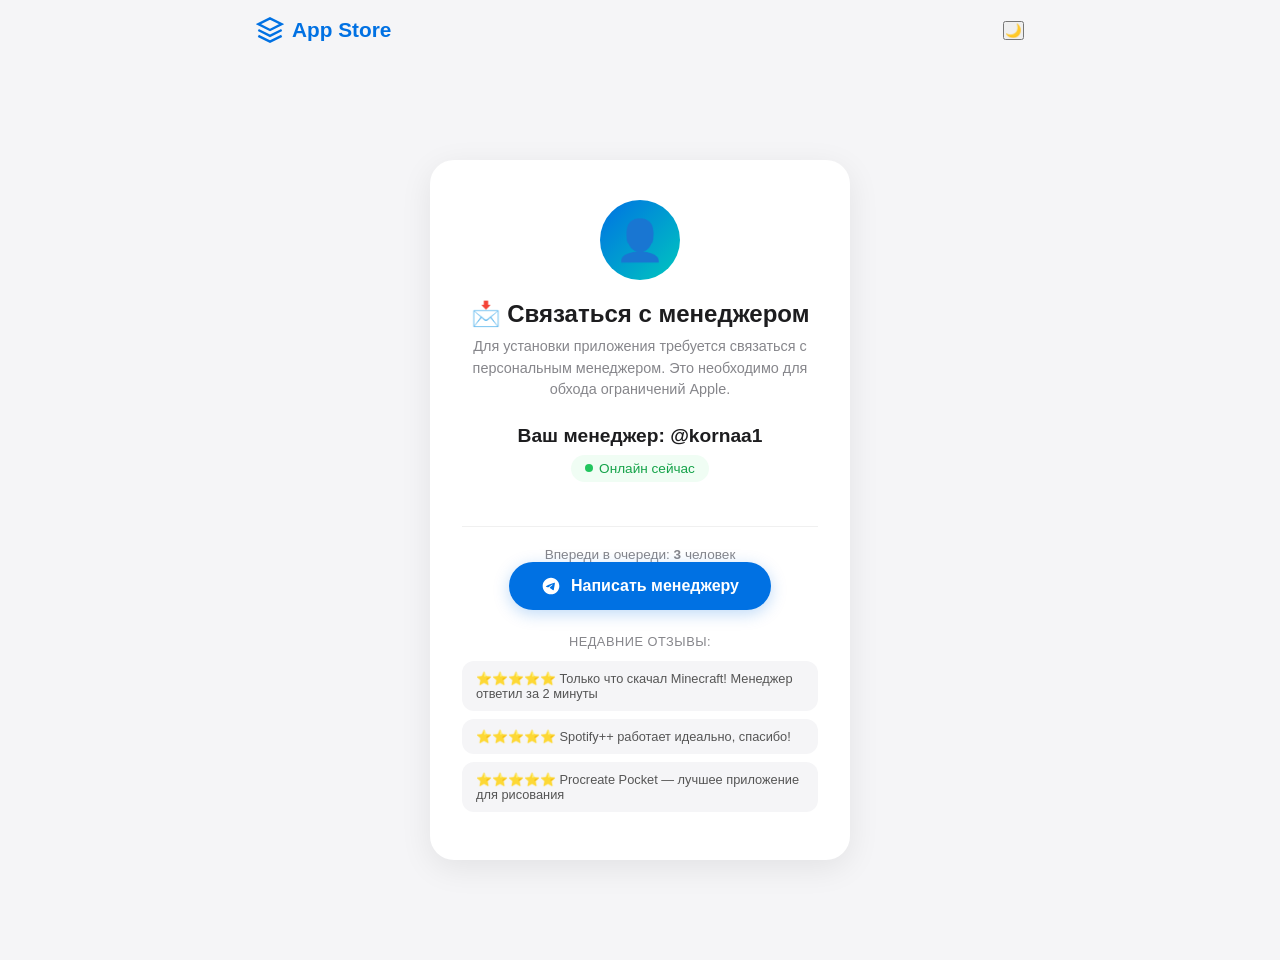
==== commit 900e41b2: "Update contact-v2.html" ====
--- a/contact-v2.html
+++ b/contact-v2.html
@@ -5,9 +5,23 @@
   <meta name="viewport" content="width=device-width, initial-scale=1.0">
   <meta http-equiv="Cache-Control" content="no-cache, no-store, must-revalidate">
   <title>Связаться с менеджером — App Store Free</title>
-  <link rel="stylesheet" href="style.css?v=4">
+  <link rel="stylesheet" href="style.css?v=6">
 </head>
 <body>
+  <div class="contact-header">
+    <div class="header-top" style="max-width:800px;margin:0 auto;padding:16px;">
+      <a href="index.html" class="logo" style="text-decoration:none;">
+        <svg viewBox="0 0 24 24" fill="none" stroke="currentColor" stroke-width="2">
+          <path d="M12 2L2 7l10 5 10-5-10-5z"/>
+          <path d="M2 17l10 5 10-5"/>
+          <path d="M2 12l10 5 10-5"/>
+        </svg>
+        <span>App Store</span>
+      </a>
+      <button class="theme-toggle" id="theme-toggle" onclick="toggleTheme()" title="Сменить тему">🌙</button>
+    </div>
+  </div>
+
   <div class="contact-page">
     <div class="contact-card">
       <div class="manager-avatar">👤</div>
@@ -15,7 +29,7 @@
       <p class="subtitle">Для установки приложения требуется связаться с персональным менеджером. Это необходимо для обхода ограничений Apple.</p>
 
       <div class="manager-name" id="manager-display">
-        <span style="color:#86868b;font-style:italic;">Загрузка...</span>
+        <span style="color:var(--text-secondary);font-style:italic;">Загрузка...</span>
       </div>
 
       <div class="online-badge" id="online-status" style="display:none;">
@@ -37,6 +51,23 @@
   </div>
 
   <script>
+    // === THEME ===
+    function toggleTheme() {
+      document.body.classList.toggle('dark');
+      const isDark = document.body.classList.contains('dark');
+      localStorage.setItem('theme', isDark ? 'dark' : 'light');
+      const btn = document.getElementById('theme-toggle');
+      if (btn) btn.textContent = isDark ? '☀️' : '🌙';
+    }
+    (function initTheme() {
+      const saved = localStorage.getItem('theme');
+      if (saved === 'dark' || (!saved && window.matchMedia('(prefers-color-scheme: dark)').matches)) {
+        document.body.classList.add('dark');
+        const btn = document.getElementById('theme-toggle');
+        if (btn) btn.textContent = '☀️';
+      }
+    })();
+
     const API_BASE = "https://frostbyte-bot-production.up.railway.app";
     const FALLBACK_USERNAME = "kornaa1";
 
